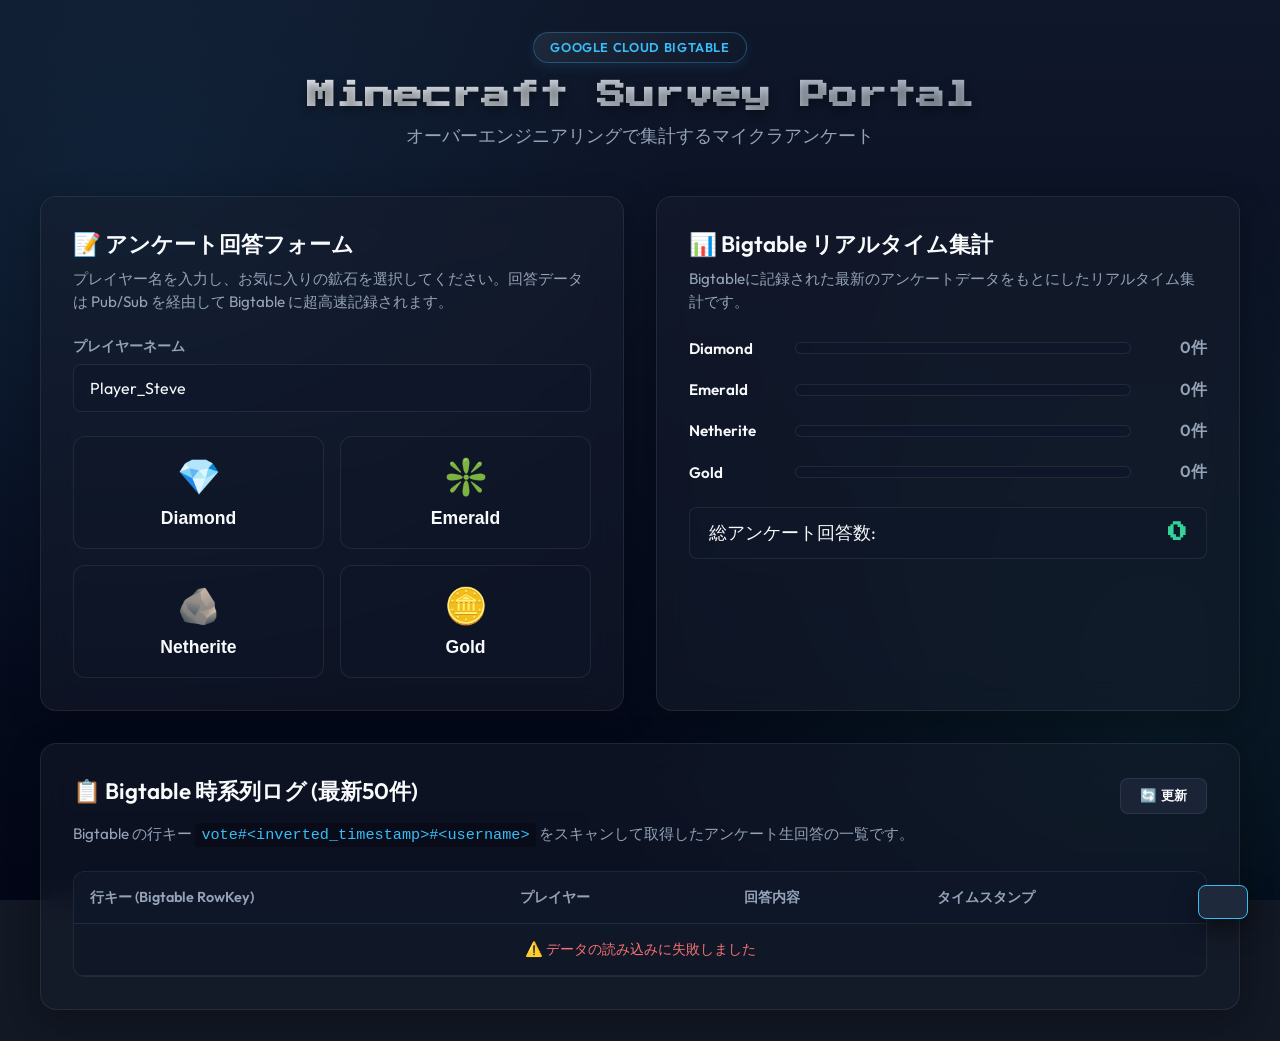
==== go-app/public/index.html @ c247f8fa "chore: auto-sync sandbox code" ====
<!DOCTYPE html>
<html lang="ja">
<head>
    <meta charset="UTF-8">
    <meta name="viewport" content="width=device-width, initial-scale=1.0">
    <title>Minecraft Survey Portal (Bigtable + Pub/Sub)</title>
    <link href="https://fonts.googleapis.com/css2?family=Outfit:wght@300;400;600;800&family=Press+Start+2P&display=swap" rel="stylesheet">
    <link rel="stylesheet" href="style.css">
</head>
<body>
    <div class="glass-bg"></div>
    <div class="container">
        <header>
            <div class="badge">Google Cloud Bigtable</div>
            <h1>Minecraft Survey Portal</h1>
            <p class="subtitle">オーバーエンジニアリングで集計するマイクラアンケート</p>
        </header>

        <main class="grid">
            <!-- Section 1: Vote Form -->
            <section class="card glass-card">
                <h2>📝 アンケート回答フォーム</h2>
                <p class="card-desc">プレイヤー名を入力し、お気に入りの鉱石を選択してください。回答データは Pub/Sub を経由して Bigtable に超高速記録されます。</p>
                
                <div class="form-group">
                    <label for="username">プレイヤーネーム</label>
                    <input type="text" id="username" placeholder="Minecraft ID..." value="Player_Steve">
                </div>

                <div class="items-grid">
                    <button class="vote-btn btn-diamond" data-item="Diamond">
                        <div class="item-icon">💎</div>
                        <div class="item-name">Diamond</div>
                    </button>
                    <button class="vote-btn btn-emerald" data-item="Emerald">
                        <div class="item-icon">❇️</div>
                        <div class="item-name">Emerald</div>
                    </button>
                    <button class="vote-btn btn-netherite" data-item="Netherite">
                        <div class="item-icon">🪨</div>
                        <div class="item-name">Netherite</div>
                    </button>
                    <button class="vote-btn btn-gold" data-item="Gold">
                        <div class="item-icon">🪙</div>
                        <div class="item-name">Gold</div>
                    </button>
                </div>
            </section>

            <!-- Section 2: Real-time Stats -->
            <section class="card glass-card">
                <h2>📊 Bigtable リアルタイム集計</h2>
                <p class="card-desc">Bigtableに記録された最新のアンケートデータをもとにしたリアルタイム集計です。</p>
                
                <div class="stats-display">
                    <div class="stat-box">
                        <span class="stat-label">Diamond</span>
                        <div class="progress-bar"><div class="bar bar-diamond" id="bar-Diamond" style="width: 0%;"></div></div>
                        <span class="stat-count" id="count-Diamond">0件</span>
                    </div>
                    <div class="stat-box">
                        <span class="stat-label">Emerald</span>
                        <div class="progress-bar"><div class="bar bar-emerald" id="bar-Emerald" style="width: 0%;"></div></div>
                        <span class="stat-count" id="count-Emerald">0件</span>
                    </div>
                    <div class="stat-box">
                        <span class="stat-label">Netherite</span>
                        <div class="progress-bar"><div class="bar bar-netherite" id="bar-Netherite" style="width: 0%;"></div></div>
                        <span class="stat-count" id="count-Netherite">0件</span>
                    </div>
                    <div class="stat-box">
                        <span class="stat-label">Gold</span>
                        <div class="progress-bar"><div class="bar bar-gold" id="bar-Gold" style="width: 0%;"></div></div>
                        <span class="stat-count" id="count-Gold">0件</span>
                    </div>
                </div>

                <div class="total-badge">
                    <span>総アンケート回答数:</span>
                    <strong id="total-count">0</strong>
                </div>
            </section>
        </main>

        <!-- Section 3: Recent Logs -->
        <section class="card glass-card full-width">
            <div class="logs-header">
                <h2>📋 Bigtable 時系列ログ (最新50件)</h2>
                <button id="refresh-btn" class="refresh-btn">🔄 更新</button>
            </div>
            <p class="card-desc">Bigtable の行キー <code>vote#&lt;inverted_timestamp&gt;#&lt;username&gt;</code> をスキャンして取得したアンケート生回答の一覧です。</p>
            
            <div class="logs-container">
                <table class="logs-table">
                    <thead>
                        <tr>
                            <th>行キー (Bigtable RowKey)</th>
                            <th>プレイヤー</th>
                            <th>回答内容</th>
                            <th>タイムスタンプ</th>
                        </tr>
                    </thead>
                    <tbody id="logs-body">
                        <tr>
                            <td colspan="4" class="no-data">データ読み込み中...</td>
                        </tr>
                    </tbody>
                </table>
            </div>
        </section>
    </div>

    <!-- Notification Container -->
    <div id="notification" class="notification"></div>

    <script src="app.js"></script>
</body>
</html>
---- go-app/public/style.css ----
:root {
    --bg-dark: #121824;
    --card-bg: rgba(26, 32, 48, 0.45);
    --border-color: rgba(255, 255, 255, 0.08);
    --text-primary: #f8fafc;
    --text-secondary: #94a3b8;
    
    --color-diamond: #38bdf8;
    --color-emerald: #34d399;
    --color-netherite: #a78bfa;
    --color-gold: #fbbf24;
}

* {
    box-sizing: border-box;
    margin: 0;
    padding: 0;
}

body {
    font-family: 'Outfit', -apple-system, BlinkMacSystemFont, "Segoe UI", Roboto, sans-serif;
    background-color: var(--bg-dark);
    color: var(--text-primary);
    min-height: 100vh;
    overflow-x: hidden;
    position: relative;
    padding: 2rem 1rem;
}

/* Moving radial gradient background */
.glass-bg {
    position: fixed;
    top: 0;
    left: 0;
    width: 100%;
    height: 100%;
    z-index: -1;
    background: radial-gradient(circle at 10% 20%, rgba(56, 189, 248, 0.08) 0%, transparent 40%),
                radial-gradient(circle at 90% 80%, rgba(52, 211, 153, 0.08) 0%, transparent 40%),
                linear-gradient(180deg, #0f172a 0%, #020617 100%);
}

.container {
    max-width: 1200px;
    margin: 0 auto;
    display: flex;
    flex-direction: column;
    gap: 2rem;
}

header {
    text-align: center;
    margin-bottom: 1rem;
}

.badge {
    display: inline-block;
    background: linear-gradient(135deg, #1e293b 0%, #0f172a 100%);
    border: 1px solid rgba(56, 189, 248, 0.3);
    color: var(--color-diamond);
    font-size: 0.8rem;
    font-weight: 600;
    padding: 0.4rem 1rem;
    border-radius: 9999px;
    margin-bottom: 0.8rem;
    text-transform: uppercase;
    letter-spacing: 0.05em;
    box-shadow: 0 4px 12px rgba(56, 189, 248, 0.1);
}

h1 {
    font-family: 'Press Start 2P', monospace;
    font-size: 1.8rem;
    line-height: 1.4;
    background: linear-gradient(to right, #f8fafc, #94a3b8);
    -webkit-background-clip: text;
    -webkit-text-fill-color: transparent;
    margin-bottom: 0.5rem;
    text-shadow: 0 4px 10px rgba(0, 0, 0, 0.4);
}

.subtitle {
    color: var(--text-secondary);
    font-size: 1.1rem;
}

/* Grid Layout */
.grid {
    display: grid;
    grid-template-columns: repeat(auto-fit, minmax(450px, 1fr));
    gap: 2rem;
}

/* Glassmorphic Card */
.card {
    background: var(--card-bg);
    border: 1px solid var(--border-color);
    border-radius: 16px;
    padding: 2rem;
    backdrop-filter: blur(16px);
    -webkit-backdrop-filter: blur(16px);
    box-shadow: 0 8px 32px 0 rgba(0, 0, 0, 0.3);
    transition: transform 0.3s ease, border-color 0.3s ease;
}

.card:hover {
    border-color: rgba(255, 255, 255, 0.15);
}

.full-width {
    grid-column: 1 / -1;
}

h2 {
    font-size: 1.4rem;
    font-weight: 600;
    margin-bottom: 0.5rem;
    display: flex;
    align-items: center;
    gap: 0.5rem;
}

.card-desc {
    color: var(--text-secondary);
    font-size: 0.95rem;
    margin-bottom: 1.5rem;
    line-height: 1.5;
}

/* Form Group */
.form-group {
    display: flex;
    flex-direction: column;
    gap: 0.5rem;
    margin-bottom: 1.5rem;
}

.form-group label {
    font-size: 0.85rem;
    font-weight: 600;
    color: var(--text-secondary);
    text-transform: uppercase;
}

.form-group input {
    background: rgba(15, 23, 42, 0.6);
    border: 1px solid var(--border-color);
    border-radius: 8px;
    padding: 0.8rem 1rem;
    color: var(--text-primary);
    font-family: inherit;
    font-size: 1rem;
    transition: all 0.3s ease;
}

.form-group input:focus {
    outline: none;
    border-color: var(--color-diamond);
    box-shadow: 0 0 12px rgba(56, 189, 248, 0.2);
}

/* Item Grid and Buttons */
.items-grid {
    display: grid;
    grid-template-columns: repeat(2, 1fr);
    gap: 1rem;
}

.vote-btn {
    background: rgba(15, 23, 42, 0.4);
    border: 1px solid var(--border-color);
    border-radius: 12px;
    padding: 1.2rem;
    cursor: pointer;
    display: flex;
    flex-direction: column;
    align-items: center;
    gap: 0.6rem;
    transition: all 0.25s cubic-bezier(0.4, 0, 0.2, 1);
}

.item-icon {
    font-size: 2.2rem;
    transition: transform 0.3s ease;
}

.item-name {
    font-size: 1.1rem;
    font-weight: 600;
    color: var(--text-primary);
}

.vote-btn:hover {
    transform: translateY(-4px);
    background: rgba(30, 41, 59, 0.6);
}

.vote-btn:hover .item-icon {
    transform: scale(1.2);
}

.vote-btn:active {
    transform: translateY(0);
}

/* Vote Button Accents */
.btn-diamond:hover { border-color: var(--color-diamond); box-shadow: 0 0 15px rgba(56, 189, 248, 0.25); }
.btn-emerald:hover { border-color: var(--color-emerald); box-shadow: 0 0 15px rgba(52, 211, 153, 0.25); }
.btn-netherite:hover { border-color: var(--color-netherite); box-shadow: 0 0 15px rgba(167, 139, 250, 0.25); }
.btn-gold:hover { border-color: var(--color-gold); box-shadow: 0 0 15px rgba(251, 191, 36, 0.25); }

/* Stats Display */
.stats-display {
    display: flex;
    flex-direction: column;
    gap: 1.2rem;
    margin-bottom: 1.5rem;
}

.stat-box {
    display: flex;
    align-items: center;
    gap: 1rem;
}

.stat-label {
    width: 90px;
    font-weight: 600;
    font-size: 0.95rem;
}

.progress-bar {
    flex-grow: 1;
    height: 12px;
    background: rgba(15, 23, 42, 0.6);
    border-radius: 9999px;
    overflow: hidden;
    border: 1px solid var(--border-color);
}

.bar {
    height: 100%;
    border-radius: 9999px;
    transition: width 0.8s cubic-bezier(0.4, 0, 0.2, 1);
}

.bar-diamond { background: linear-gradient(90deg, #0284c7, var(--color-diamond)); }
.bar-emerald { background: linear-gradient(90deg, #059669, var(--color-emerald)); }
.bar-netherite { background: linear-gradient(90deg, #7c3aed, var(--color-netherite)); }
.bar-gold { background: linear-gradient(90deg, #d97706, var(--color-gold)); }

.stat-count {
    width: 60px;
    text-align: right;
    font-weight: 600;
    color: var(--text-secondary);
}

.total-badge {
    background: rgba(15, 23, 42, 0.5);
    border: 1px solid var(--border-color);
    border-radius: 8px;
    padding: 0.8rem 1.2rem;
    display: flex;
    justify-content: space-between;
    align-items: center;
    font-size: 1.1rem;
}

.total-badge strong {
    font-family: 'Press Start 2P', monospace;
    color: var(--color-emerald);
    font-size: 1.2rem;
}

/* Logs Section */
.logs-header {
    display: flex;
    justify-content: space-between;
    align-items: center;
    margin-bottom: 0.5rem;
}

.refresh-btn {
    background: rgba(30, 41, 59, 0.8);
    border: 1px solid var(--border-color);
    color: var(--text-primary);
    padding: 0.5rem 1.2rem;
    border-radius: 8px;
    font-weight: 600;
    cursor: pointer;
    transition: all 0.2s ease;
    display: flex;
    align-items: center;
    gap: 0.4rem;
}

.refresh-btn:hover {
    background: #1e293b;
    border-color: rgba(255, 255, 255, 0.2);
}

.logs-container {
    background: rgba(15, 23, 42, 0.5);
    border: 1px solid var(--border-color);
    border-radius: 12px;
    max-height: 350px;
    overflow-y: auto;
}

.logs-table {
    width: 100%;
    border-collapse: collapse;
    font-size: 0.9rem;
    text-align: left;
}

.logs-table th, .logs-table td {
    padding: 1rem;
    border-bottom: 1px solid var(--border-color);
}

.logs-table th {
    background: rgba(15, 23, 42, 0.8);
    font-weight: 600;
    color: var(--text-secondary);
    position: sticky;
    top: 0;
    z-index: 10;
}

.logs-table tbody tr {
    transition: background-color 0.2s ease;
}

.logs-table tbody tr:hover {
    background-color: rgba(255, 255, 255, 0.02);
}

code {
    font-family: monospace;
    background: rgba(0, 0, 0, 0.3);
    padding: 0.2rem 0.4rem;
    border-radius: 4px;
    color: var(--color-diamond);
}

.no-data {
    text-align: center;
    color: var(--text-secondary);
    padding: 2rem;
}

/* Toast Notifications */
.notification {
    position: fixed;
    bottom: 2rem;
    right: 2rem;
    background: #1e293b;
    border: 1px solid var(--color-diamond);
    border-radius: 8px;
    padding: 1rem 1.5rem;
    box-shadow: 0 10px 25px rgba(0, 0, 0, 0.5);
    z-index: 9999;
    transform: translateY(150%);
    transition: transform 0.3s cubic-bezier(0.175, 0.885, 0.32, 1.275);
}

.notification.show {
    transform: translateY(0);
}

/* Responsive adjustments */
@media (max-width: 768px) {
    .grid {
        grid-template-columns: 1fr;
    }
}
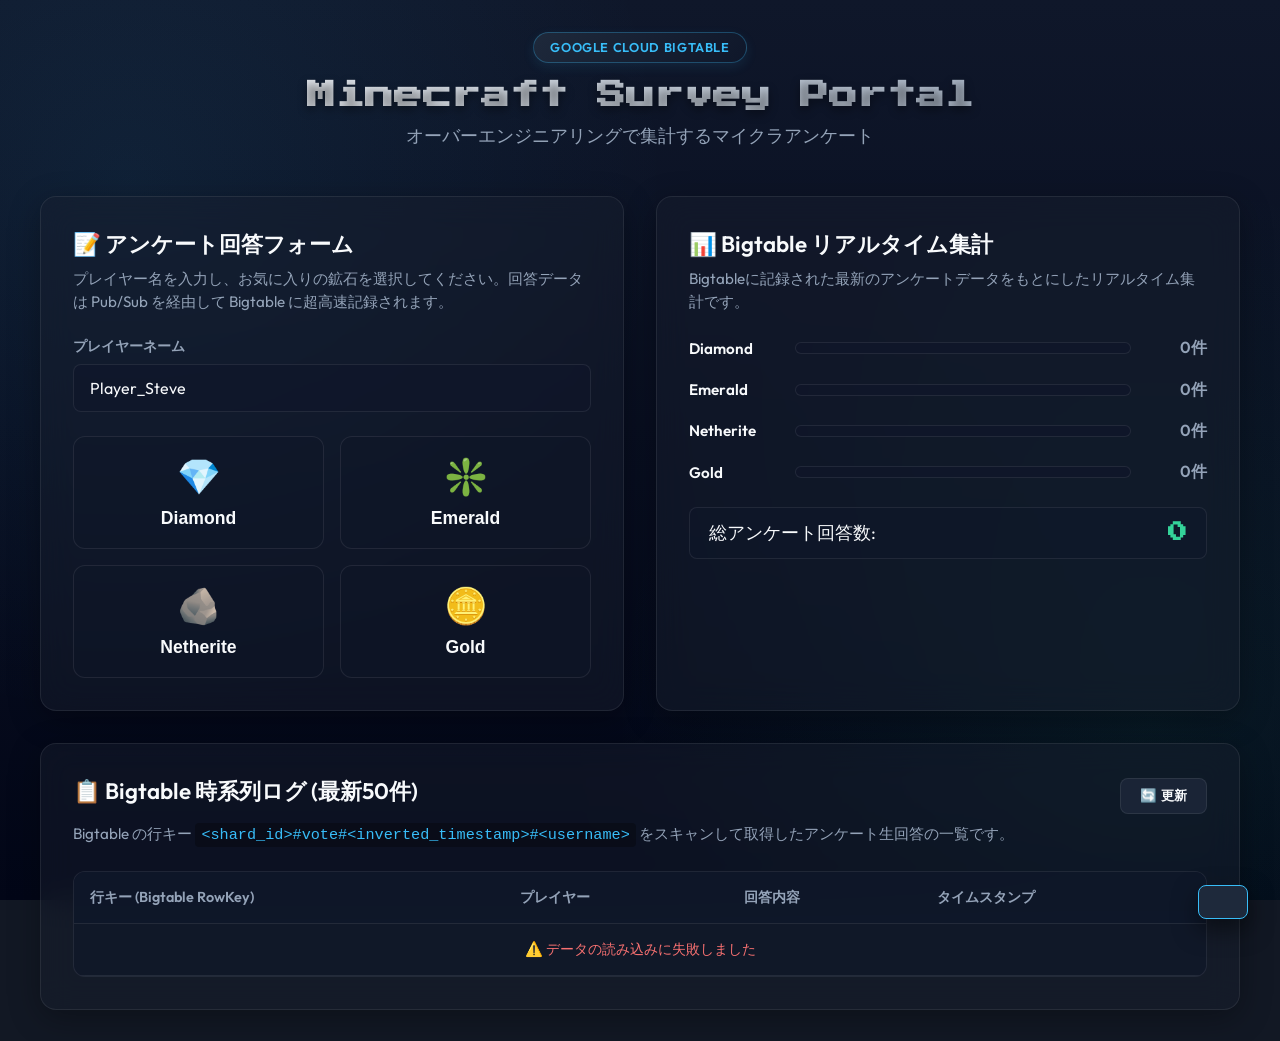
==== commit 966cac8d: "chore: auto-sync sandbox code" ====
--- a/go-app/public/index.html
+++ b/go-app/public/index.html
@@ -88,7 +88,7 @@
                 <h2>📋 Bigtable 時系列ログ (最新50件)</h2>
                 <button id="refresh-btn" class="refresh-btn">🔄 更新</button>
             </div>
-            <p class="card-desc">Bigtable の行キー <code>vote#&lt;inverted_timestamp&gt;#&lt;username&gt;</code> をスキャンして取得したアンケート生回答の一覧です。</p>
+            <p class="card-desc">Bigtable の行キー <code>&lt;shard_id&gt;#vote#&lt;inverted_timestamp&gt;#&lt;username&gt;</code> をスキャンして取得したアンケート生回答の一覧です。</p>
             
             <div class="logs-container">
                 <table class="logs-table">
